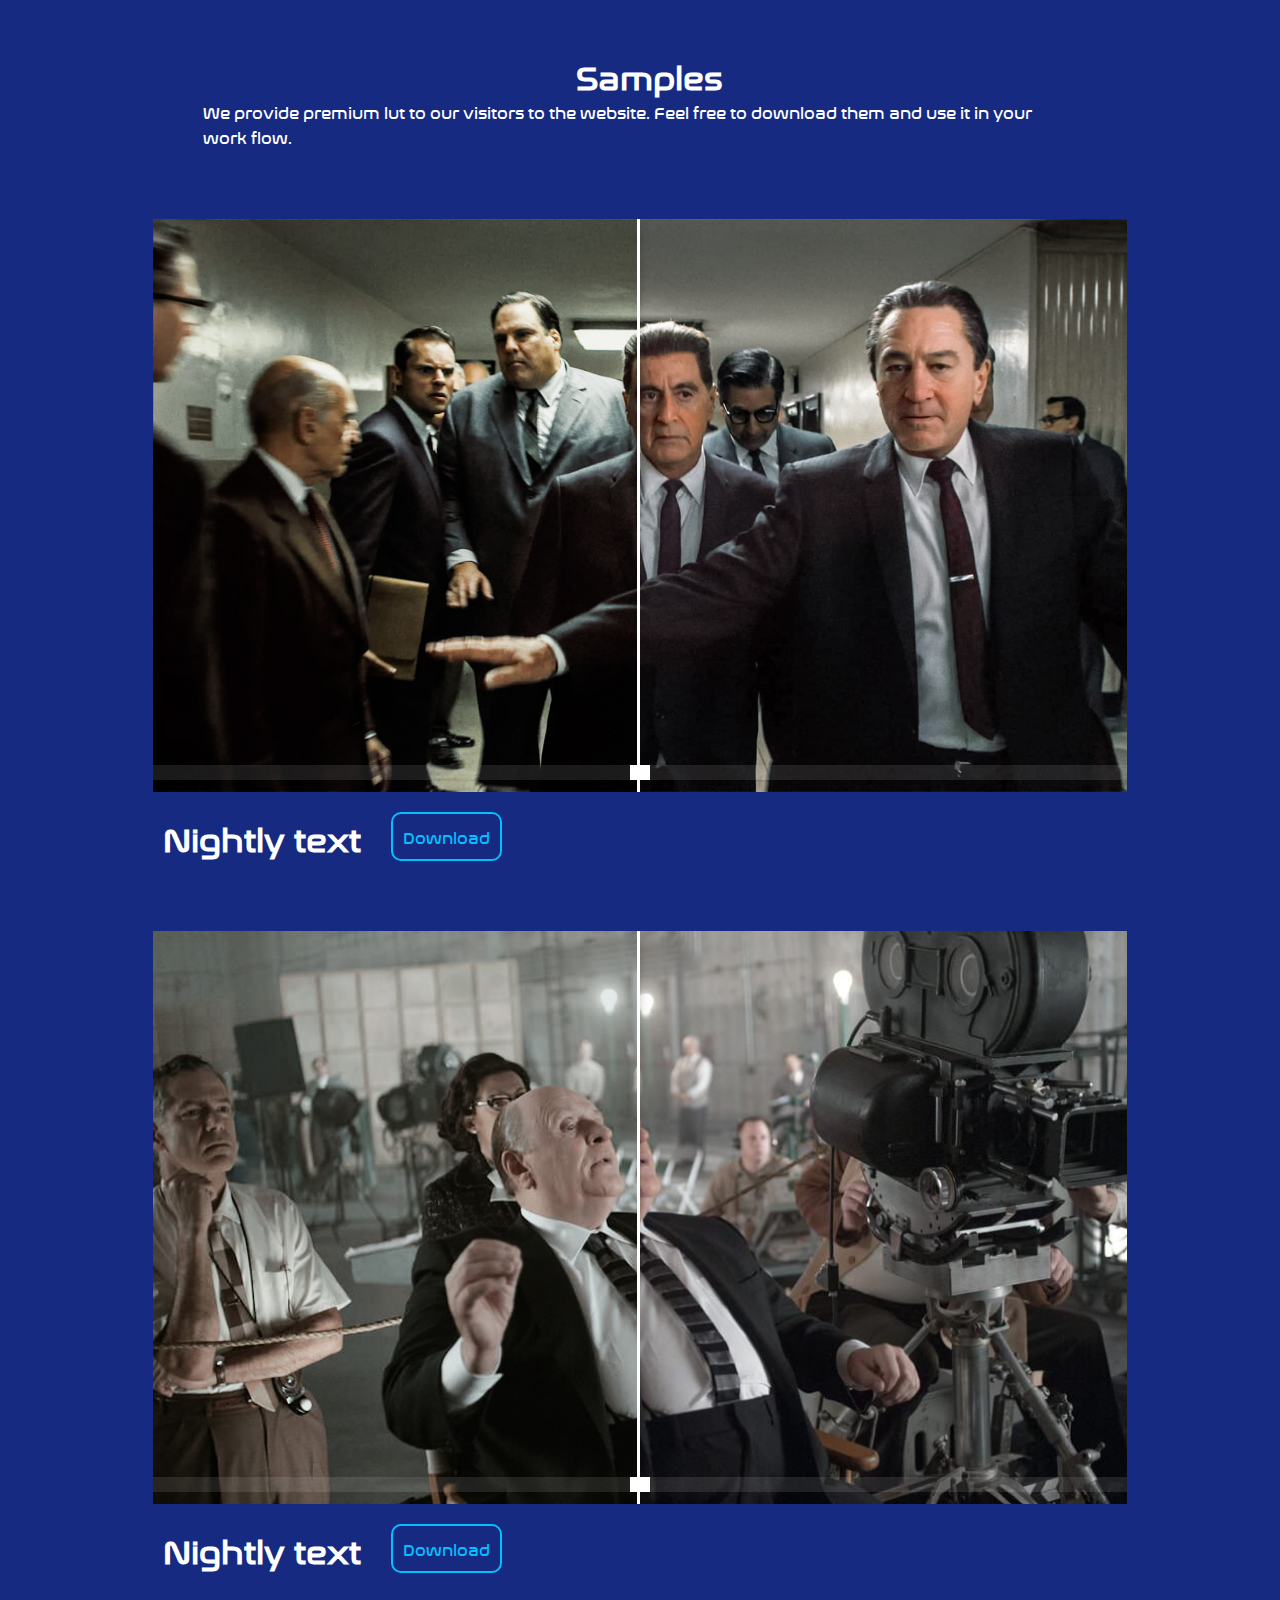
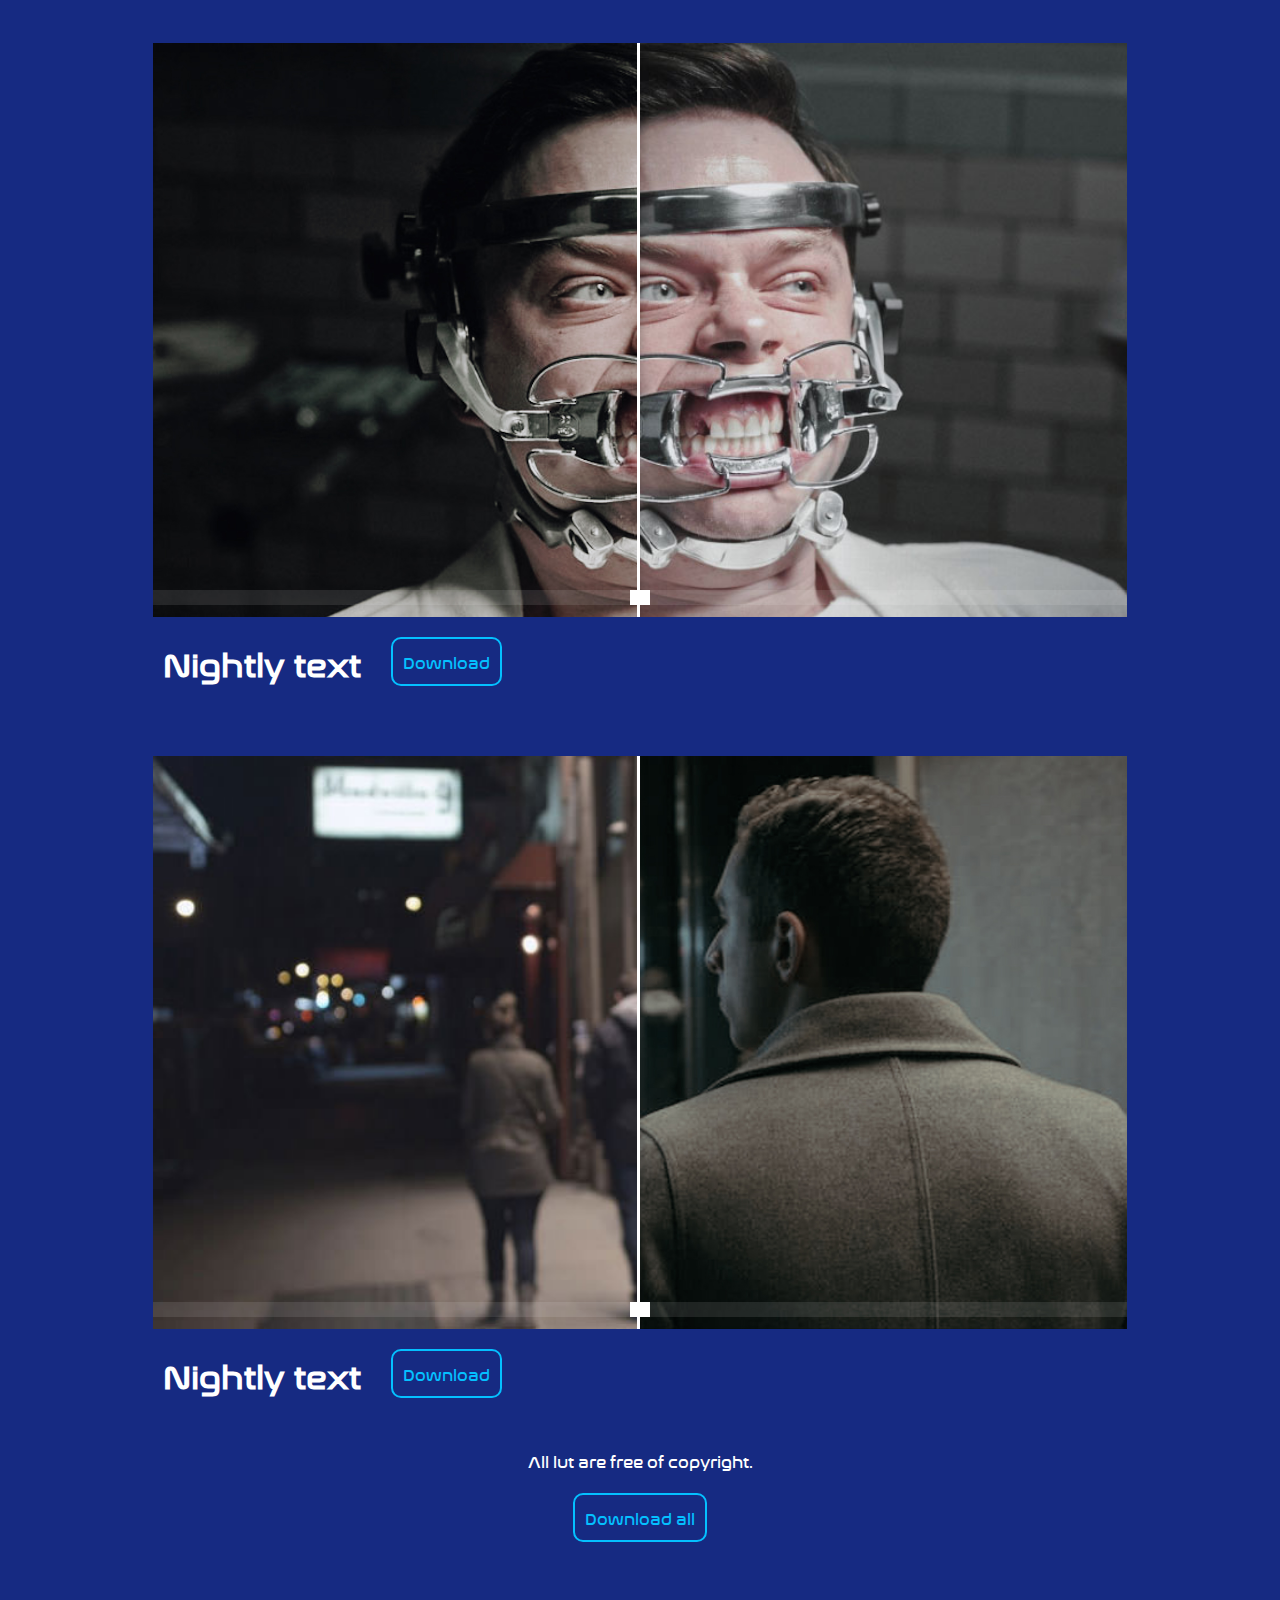
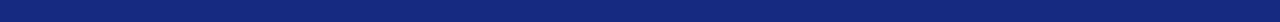
==== luts.html @ 10a0d845 "Merge pull request #19 from gambhirsharma/working-branch" ====
<!DOCTYPE html>
<html lang="en">
  <head>
    <meta charset="UTF-8" />
    <meta name="viewport" content="width=device-width, initial-scale=1.0" />
    <link rel="shortcut icon" href="/images/Logo.webp" type="image/x-icon" />
    <!-- font awesome -->
    <link rel="stylesheet" href="https://cdnjs.cloudflare.com/ajax/libs/font-awesome/6.4.2/css/all.min.css" integrity="sha512-z3gLpd7yknf1YoNbCzqRKc4qyor8gaKU1qmn+CShxbuBusANI9QpRohGBreCFkKxLhei6S9CQXFEbbKuqLg0DA==" crossorigin="anonymous" referrerpolicy="no-referrer" />
    <!-- end -->
    <title>Free Lut | TP</title>
    <style>
      @font-face {
        font-family: "nasalizationregular";
        src: url("/public/assets/webfontkit-20230816-191359/nasalization-rg-webfont.woff2")
            format("woff2"),
          url("/public/assets/webfontkit-20230816-191359/nasalization-rg-webfont.woff")
            format("woff");
        font-weight: normal;
        font-style: normal;
      }

      html {
        --zoom: 120;
        /* declaring variable here */
        --black: #000;
        --white: #fff;
        --red: #d34747;
        --green: #1c6f1c;
        --blue: #2a2aaa;
        --yellow: yellow;
        --grey: grey;
        --violet: violet;
        --purple: purple;
        --pink: pink;
        --bg: #202020;
        --primary: #04c0ff;
        --blk-bg: #0e0d0d;
      }
      :root {
        --unit: 1vmin;
        --available-screen-min: 665;
        --px: calc(var(--zoom) * (var(--unit) / var(--available-screen-min)));
      }

      /* custom scroll bar */
      ::-webkit-scrollbar {
        width: 10px;
      }
      ::-webkit-scrollbar-track {
        all: unset;
        background: var(--blk-bg);
      }
      ::-webkit-scrollbar-thumb {
        background: var(--primary);
      }

      ::-webkit-scrollbar-thumb:hover {
        background: #555;
      }

      * {
        margin: 0;
        padding: 0;
        box-sizing: border-box;
        text-decoration: none;

        font-family: "nasalizationregular", arial, sans-serif;
        font-size: 16px;
      }
      *::after,
      *::before {
        content: "";
        display: block;
        position: relative;
      }
      head::before,
      head::after,
      body::before,
      body::after,
      html::before,
      html::after {
        content: "";
        position: absolute;
        background-repeat: no-repeat;

        /* to make the animation smoother in chrome */
        filter: blur(0);
      }
      body {
        all: unset;
        min-height: 100vh;
        display: flex;
        align-items: center;
        justify-content: center;
        flex-direction: column;
        padding-bottom: 60px;
        padding-top: 30px;
        color: #fff;

/* background  */
background:#162a82 ;
    background-image: radial-gradient( circle at 75% 60%, #1d36a8 0px, #162a82 0px, transparent 20% ), radial-gradient( circle at 25% 40%, #1d36a8 0px, #162a82 0px, transparent 20% );
/* background */

      }
      div.comparison {
        width: calc(600 * var(--px));
        aspect-ratio: 1.7;
        min-width: 300px;
        min-height: 100px;
        overflow: hidden;
        margin-top: 50px;
      }
      div.comparison figure {
        background-size: cover;
        position: relative;
        font-size: 0;
        width: 100%;
        height: 100%;
        margin: 0;
        
      }
      div.comparison figure > img {
        position: relative;
        width: 100%;
      }
      div.comparison figure div {
        background-size: cover;
        position: absolute;
        background-repeat: no-repeat;
        width: 50%;
        box-shadow: 0 5px 10px -2px rgba(0, 0, 0, 0.3);
        overflow: hidden;
        bottom: 0;
        height: 100%;
        border-right: solid #fff;
      }

      input[type="range"] {
        -webkit-appearance: none;
        -moz-appearance: none;
        position: relative;
        top: -2rem;
        left: -1%;
        background-color: rgba(255, 255, 255, 0.1);
        width: 102%;
      }
      input[type="range"]:focus {
        outline: none;
      }
      input[type="range"]:active {
        outline: none;
      }

      input[type="range"]::-moz-range-track {
        -moz-appearance: none;
        height: 15px;
        width: 98%;
        background-color: rgba(255, 255, 255, 0.1);
        position: relative;
        outline: none;
      }
      input[type="range"]::active {
        border: none;
        outline: none;
      }
      input[type="range"]::-webkit-slider-thumb {
        -webkit-appearance: none;
        width: 20px;
        height: 15px;
        background: #fff;
        border-radius: 0;
      }
      input[type="range"]::-moz-range-thumb {
        -moz-appearance: none;
        width: 20px;
        height: 15px;
        background: #fff;
        border-radius: 0;
      }
      input[type="range"]:focus::-webkit-slider-thumb {
        background: rgba(255, 255, 255, 0.5);
      }
      input[type="range"]:focus::-moz-range-thumb {
        background: rgba(255, 255, 255, 0.5);
      }

      .lut-desc {
        display: flex;
        width: calc(600 * var(--px));
        padding: 20px 10px;
      }
      .lut-desc h1 {
        color: #fff;
        font-size: 2rem;
      }
      button {
        all: unset;
        padding: 10px;
        border: 2px solid var(--primary);
        border-radius: 10px;
        color: var(--primary);
        margin-left: 30px;
      }
      button:hover {
        cursor: pointer;
        background-color: var(--primary);
        color: #fff;
      }

      nav{
        width: calc(600 * var(--px));
        padding: 20px 10px;
      }
      nav h1 , nav i{
        display: flex;
        align-items: center;
        justify-content: center;
        font-size: 2rem;
        margin:0 10px;
      }
      nav p{
        display: flex;
        padding: 0px 40px;
      }
footer{
  margin-top: 30px;
  display: flex;
  align-items: center;
  justify-content: center;
  flex-direction: column;
}
      footer button {
        margin: 20px 0px;
      }

      /* adding all the images */
      figure.first {
        background-image: url(images/lut/PIC_1_B.jpg);
      }
      figure.first div {
        background-image: url(images/lut/PIC_1_A.jpg);
      }

      figure.second {
        background-image: url(images/lut/PIC_2_B.jpg);
      }
      figure.second div {
        background-image: url(images/lut/PIC_2_A.jpg);
      }

      figure.third {
        background-image: url(images/lut/PIC_3_B.jpg);
      }
      figure.third div {
        background-image: url(images/lut/PIC_3_A.jpg);
      }

      figure.fourth {
        background-image: url(images/lut/PIC_4_B.jpg);
      }
      figure.fourth div {
        background-image: url(images/lut/PIC_4_A.jpg);
      }
    </style>
  </head>
  <body>
    <nav>
      <h1>
        <i class="fa-solid fa-eye-dropper"></i>
        Samples
      </h1>
      <p>We provide premium lut to our visitors to the website. Feel free to download them and use it in your work flow.</p>
    </nav>
    <!-- first image -->
    <div class="comparison">
      <figure class="first">
        <div class="divisor"></div>
      </figure>
      <input
        type="range"
        min="0"
        max="100"
        value="50"
        class="slider"
        oninput="moveDivisor()"
      />
    </div>
    <span class="lut-desc">
      <h1>Nightly text</h1>
      <button>Download</button>
    </span>
    <!-- second image -->
    <div class="comparison">
      <figure class="second">
        <div class="divisor"></div>
      </figure>
      <input
        type="range"
        min="0"
        max="100"
        value="50"
        class="slider"
        oninput="moveDivisor()"
      />
    </div>
    <span class="lut-desc">
      <h1>Nightly text</h1>
      <button>Download</button>
    </span>
    <!-- third image -->
    <div class="comparison">
      <figure class="third">
        <div class="divisor"></div>
      </figure>
      <input
        type="range"
        min="0"
        max="100"
        value="50"
        class="slider"
        oninput="moveDivisor()"
      />
    </div>
    <span class="lut-desc">
      <h1>Nightly text</h1>
      <button>Download</button>
    </span>
    <!-- fourth image -->
    <div class="comparison">
      <figure class="fourth">
        <div class="divisor"></div>
      </figure>
      <input
        type="range"
        min="0"
        max="100"
        value="50"
        class="slider"
        oninput="moveDivisor()"
      />
    </div>
    <span class="lut-desc">
      <h1>Nightly text</h1>
      <button>Download</button>
    </span>
    <footer>
      <p>All lut are free of copyright.</p>
      <button>Download all</button>
    </footer>
    <!-- script start here -->
    <script>
      // var divisor = document.getElementById("divisor"),
      //   slider = document.getElementById("slider");
      // function moveDivisor() {
      //   divisor.style.width = slider.value + "%";
      // }

      // var divisor = document.querySelectorAll(".divisor"),
      //   slider = document.querySelectorAll(".slider");
      //   console.log(slider)
      // function moveDivisor() {
      //   [...divisor].style.width = [...slider].value + "%";
      // }

      var divisors = document.querySelectorAll(".divisor");
      var sliders = document.querySelectorAll(".slider");

      function moveDivisor() {
        for (var i = 0; i < divisors.length; i++) {
          divisors[i].style.width = sliders[i].value + "%";
        }
      }

      // Attach an event listener to each slider to trigger the moveDivisor function when the value changes
      for (var i = 0; i < sliders.length; i++) {
        sliders[i].addEventListener("input", moveDivisor);
      }
    </script>
  </body>
</html>
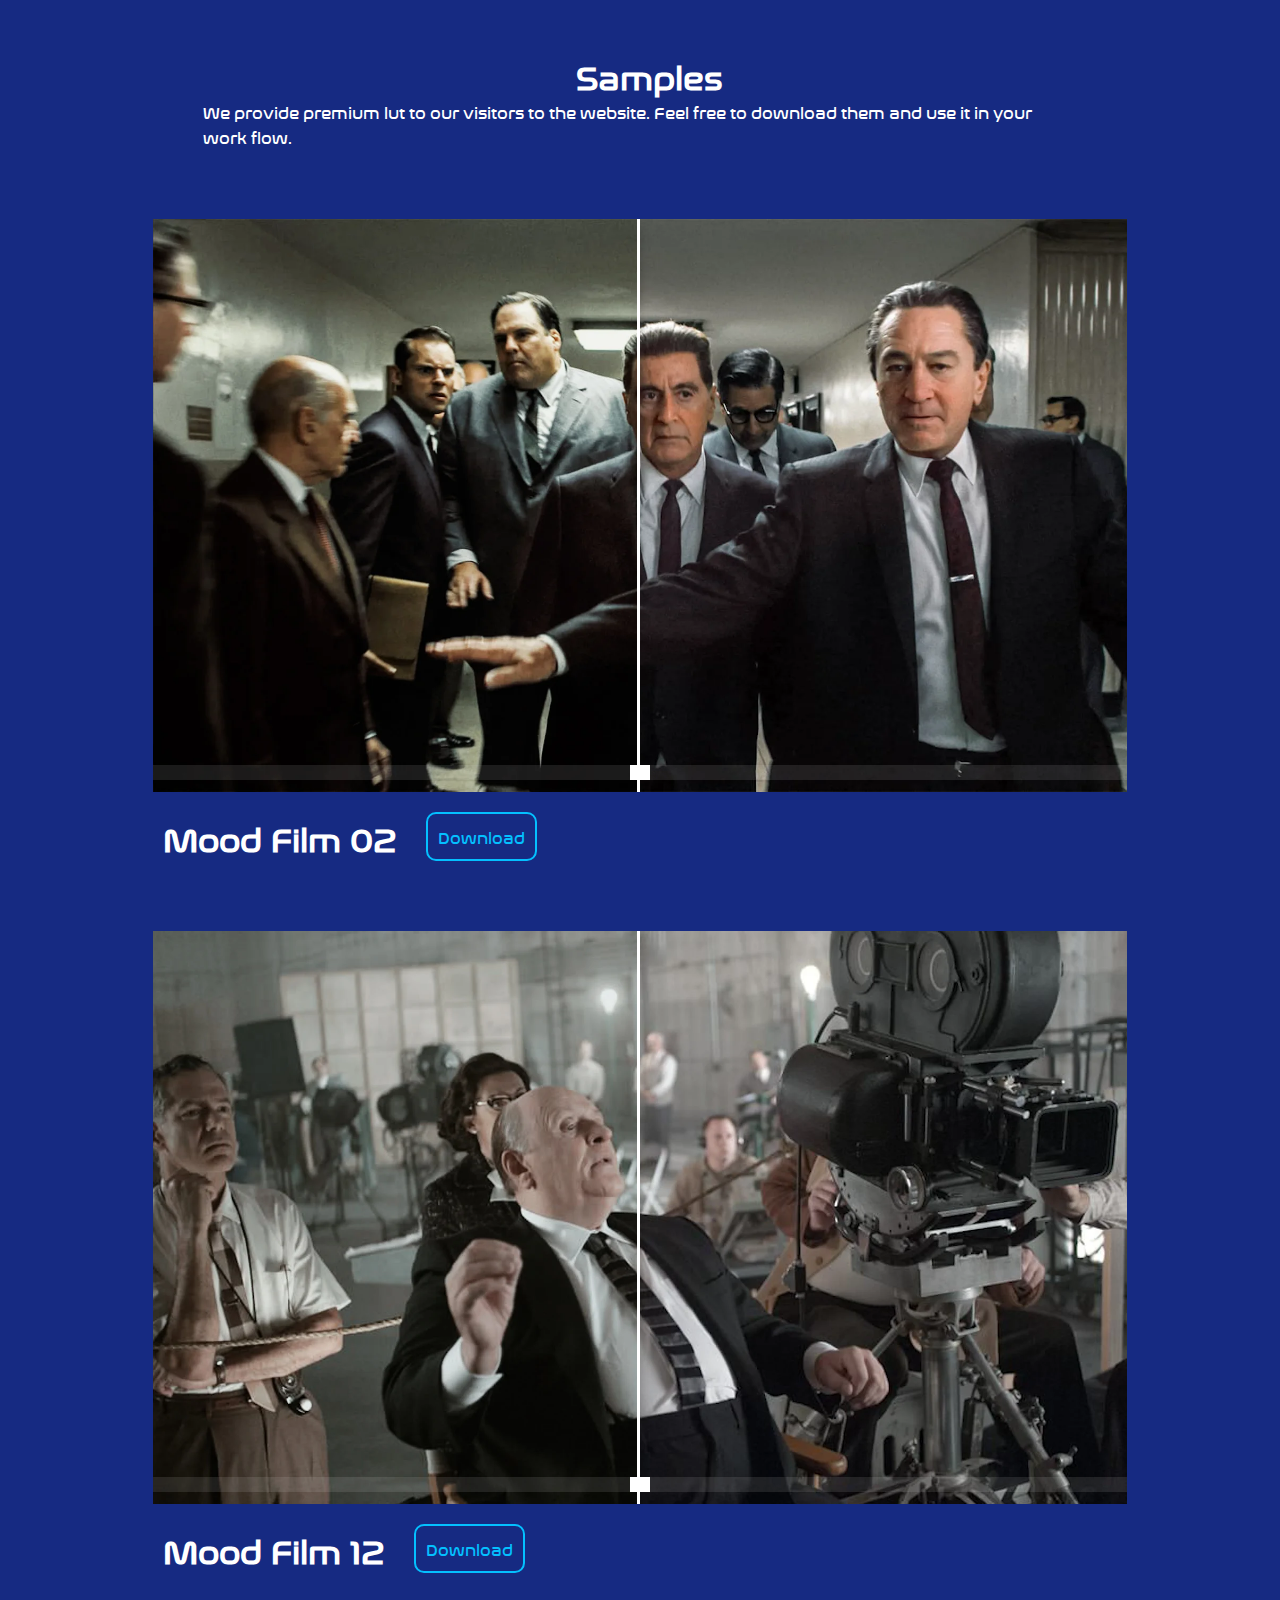
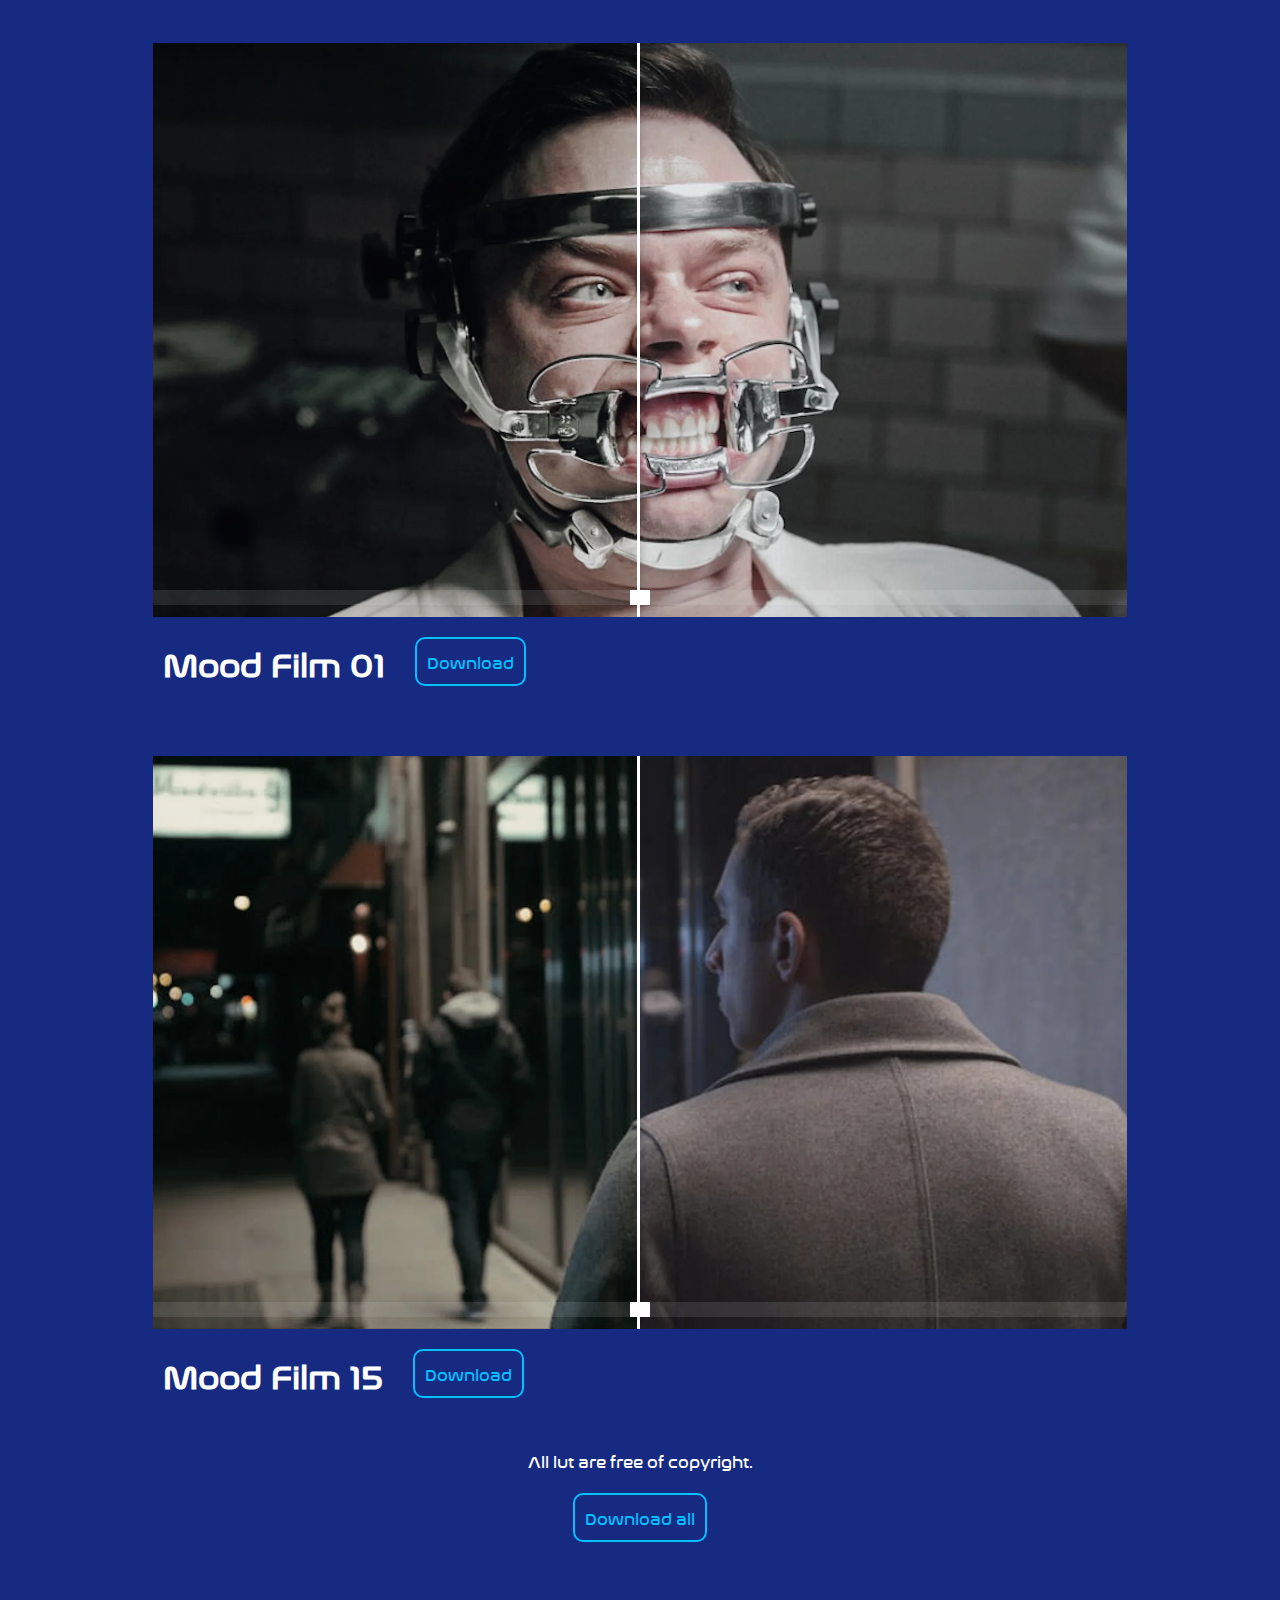
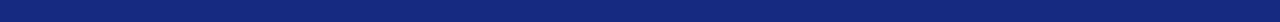
==== commit 65ea3cf1: "Merge pull request #20 from gambhirsharma/working-branch" ====
--- a/luts.html
+++ b/luts.html
@@ -5,7 +5,13 @@
     <meta name="viewport" content="width=device-width, initial-scale=1.0" />
     <link rel="shortcut icon" href="/images/Logo.webp" type="image/x-icon" />
     <!-- font awesome -->
-    <link rel="stylesheet" href="https://cdnjs.cloudflare.com/ajax/libs/font-awesome/6.4.2/css/all.min.css" integrity="sha512-z3gLpd7yknf1YoNbCzqRKc4qyor8gaKU1qmn+CShxbuBusANI9QpRohGBreCFkKxLhei6S9CQXFEbbKuqLg0DA==" crossorigin="anonymous" referrerpolicy="no-referrer" />
+    <link
+      rel="stylesheet"
+      href="https://cdnjs.cloudflare.com/ajax/libs/font-awesome/6.4.2/css/all.min.css"
+      integrity="sha512-z3gLpd7yknf1YoNbCzqRKc4qyor8gaKU1qmn+CShxbuBusANI9QpRohGBreCFkKxLhei6S9CQXFEbbKuqLg0DA=="
+      crossorigin="anonymous"
+      referrerpolicy="no-referrer"
+    />
     <!-- end -->
     <title>Free Lut | TP</title>
     <style>
@@ -97,11 +103,21 @@
         padding-top: 30px;
         color: #fff;
 
-/* background  */
-background:#162a82 ;
-    background-image: radial-gradient( circle at 75% 60%, #1d36a8 0px, #162a82 0px, transparent 20% ), radial-gradient( circle at 25% 40%, #1d36a8 0px, #162a82 0px, transparent 20% );
-/* background */
-
+        /* background  */
+        background: #162a82;
+        background-image: radial-gradient(
+            circle at 75% 60%,
+            #1d36a8 0px,
+            #162a82 0px,
+            transparent 20%
+          ),
+          radial-gradient(
+            circle at 25% 40%,
+            #1d36a8 0px,
+            #162a82 0px,
+            transparent 20%
+          );
+        /* background */
       }
       div.comparison {
         width: calc(600 * var(--px));
@@ -118,7 +134,6 @@
         width: 100%;
         height: 100%;
         margin: 0;
-        
       }
       div.comparison figure > img {
         position: relative;
@@ -189,6 +204,8 @@
         display: flex;
         width: calc(600 * var(--px));
         padding: 20px 10px;
+        align-items: center;
+        justify-content: start;
       }
       .lut-desc h1 {
         color: #fff;
@@ -208,59 +225,60 @@
         color: #fff;
       }
 
-      nav{
+      nav {
         width: calc(600 * var(--px));
         padding: 20px 10px;
       }
-      nav h1 , nav i{
+      nav h1,
+      nav i {
         display: flex;
         align-items: center;
         justify-content: center;
         font-size: 2rem;
-        margin:0 10px;
-      }
-      nav p{
+        margin: 0 10px;
+      }
+      nav p {
         display: flex;
         padding: 0px 40px;
       }
-footer{
-  margin-top: 30px;
-  display: flex;
-  align-items: center;
-  justify-content: center;
-  flex-direction: column;
-}
+      footer {
+        margin-top: 30px;
+        display: flex;
+        align-items: center;
+        justify-content: center;
+        flex-direction: column;
+      }
       footer button {
         margin: 20px 0px;
       }
 
       /* adding all the images */
       figure.first {
-        background-image: url(images/lut/PIC_1_B.jpg);
+        background-image: url(images/lut/PIC_1_B.webp);
       }
       figure.first div {
-        background-image: url(images/lut/PIC_1_A.jpg);
+        background-image: url(images/lut/PIC_1_A.webp);
       }
 
       figure.second {
-        background-image: url(images/lut/PIC_2_B.jpg);
+        background-image: url(images/lut/PIC_2_B.webp);
       }
       figure.second div {
-        background-image: url(images/lut/PIC_2_A.jpg);
+        background-image: url(images/lut/PIC_2_A.webp);
       }
 
       figure.third {
-        background-image: url(images/lut/PIC_3_B.jpg);
+        background-image: url(images/lut/PIC_3_B.webp);
       }
       figure.third div {
-        background-image: url(images/lut/PIC_3_A.jpg);
+        background-image: url(images/lut/PIC_3_A.webp);
       }
 
       figure.fourth {
-        background-image: url(images/lut/PIC_4_B.jpg);
+        background-image: url(images/lut/PIC_4_B.webp);
       }
       figure.fourth div {
-        background-image: url(images/lut/PIC_4_A.jpg);
+        background-image: url(images/lut/PIC_4_A.webp);
       }
     </style>
   </head>
@@ -270,9 +288,13 @@
         <i class="fa-solid fa-eye-dropper"></i>
         Samples
       </h1>
-      <p>We provide premium lut to our visitors to the website. Feel free to download them and use it in your work flow.</p>
+      <p>
+        We provide premium lut to our visitors to the website. Feel free to
+        download them and use it in your work flow.
+      </p>
     </nav>
     <!-- first image -->
+
     <div class="comparison">
       <figure class="first">
         <div class="divisor"></div>
@@ -287,10 +309,14 @@
       />
     </div>
     <span class="lut-desc">
-      <h1>Nightly text</h1>
-      <button>Download</button>
+      <h1>Mood Film 02</h1>
+      <a href="/assets/Mood-Film-02.cube" download="moodFilm02">
+        <button>Download</button>
+      </a>
     </span>
+
     <!-- second image -->
+
     <div class="comparison">
       <figure class="second">
         <div class="divisor"></div>
@@ -305,10 +331,14 @@
       />
     </div>
     <span class="lut-desc">
-      <h1>Nightly text</h1>
-      <button>Download</button>
+      <h1>Mood Film 12</h1>
+      <a href="/assets/Mood-Film-12.cube" download="moodFilm12">
+        <button>Download</button>
+      </a>
     </span>
+
     <!-- third image -->
+
     <div class="comparison">
       <figure class="third">
         <div class="divisor"></div>
@@ -323,10 +353,14 @@
       />
     </div>
     <span class="lut-desc">
-      <h1>Nightly text</h1>
-      <button>Download</button>
+      <h1>Mood Film 01</h1>
+      <a href="/assets/Mood-Film-01.cube" download="moodFilm01">
+        <button>Download</button>
+      </a>
     </span>
+
     <!-- fourth image -->
+
     <div class="comparison">
       <figure class="fourth">
         <div class="divisor"></div>
@@ -341,13 +375,19 @@
       />
     </div>
     <span class="lut-desc">
-      <h1>Nightly text</h1>
-      <button>Download</button>
+      <h1>Mood Film 15</h1>
+      <a href="/assets/Mood-Film-15.cube" download="moodFilm15">
+        <button>Download</button>
+      </a>
     </span>
+    <!-- footer sec -->
     <footer>
       <p>All lut are free of copyright.</p>
-      <button>Download all</button>
+      <a href="/assets/moodyLuts.zip" download="moodyLut">
+        <button>Download all</button>
+      </a>
     </footer>
+
     <!-- script start here -->
     <script>
       // var divisor = document.getElementById("divisor"),
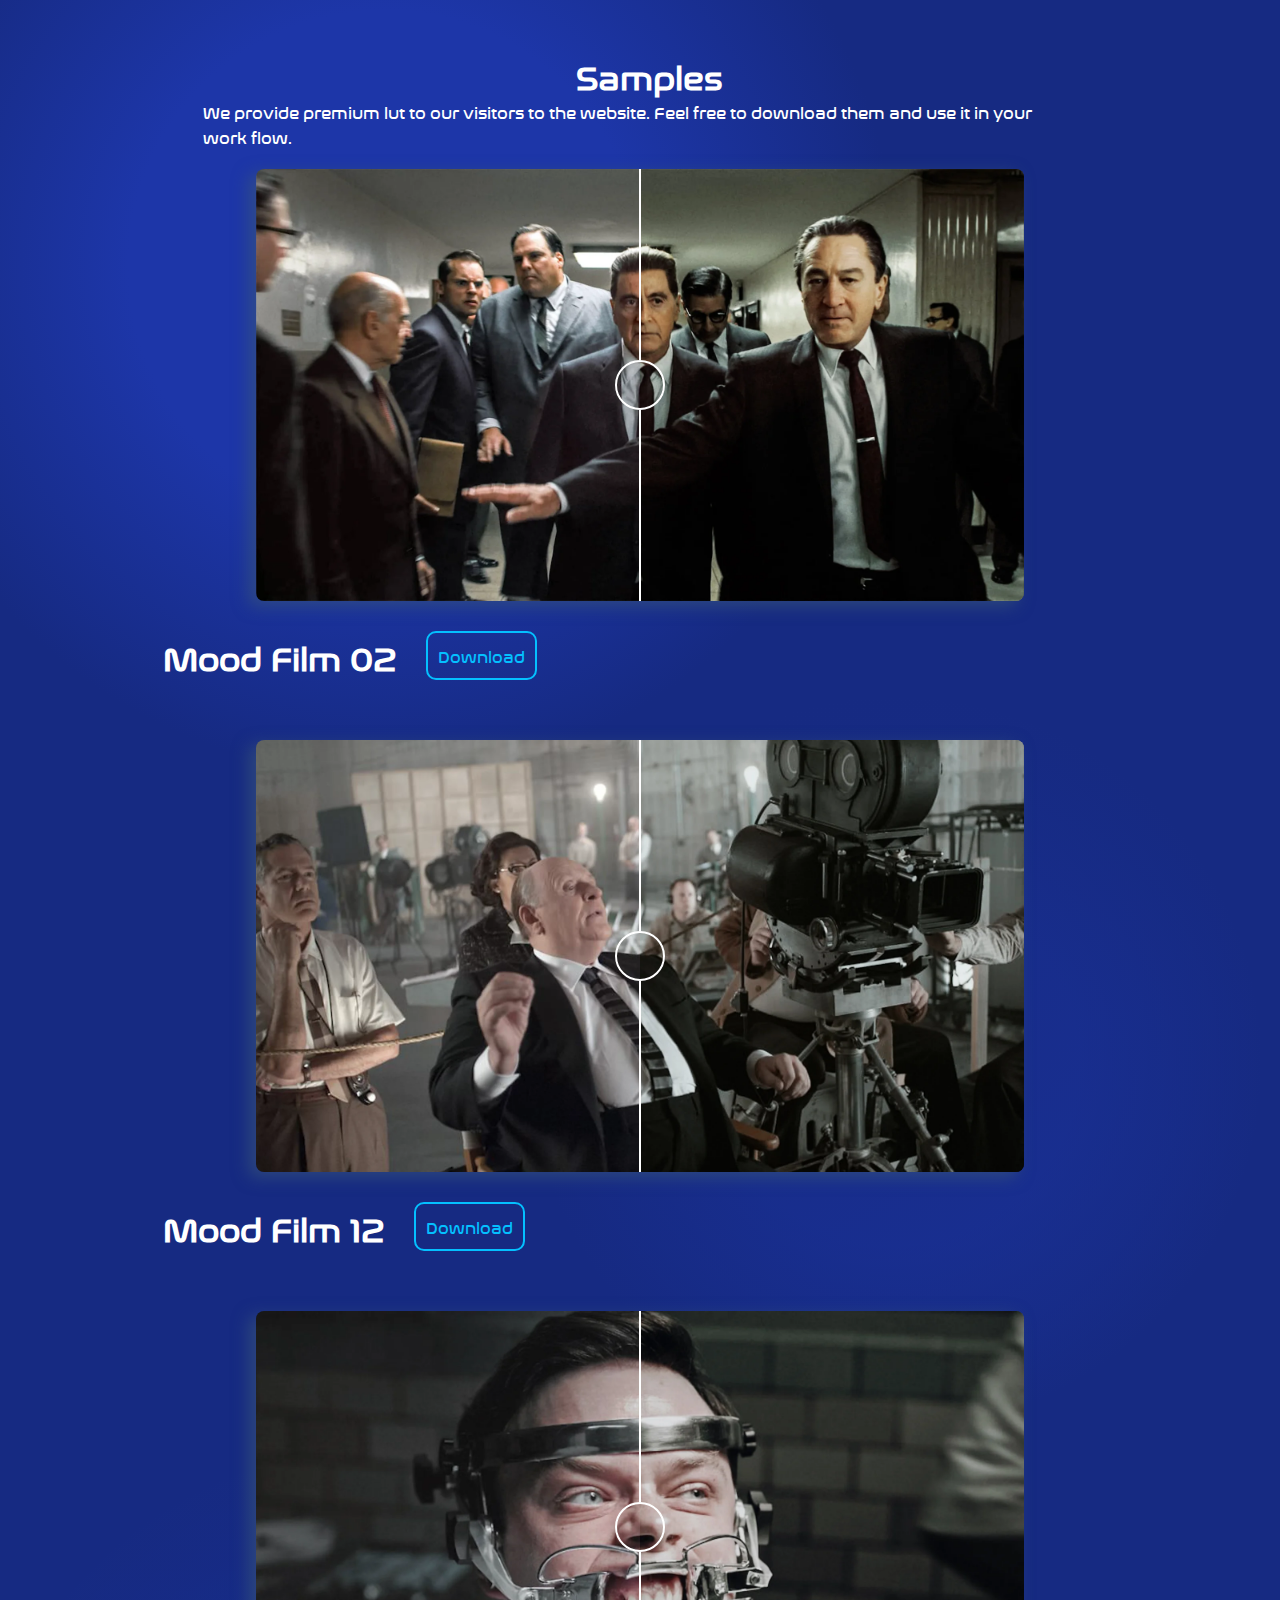
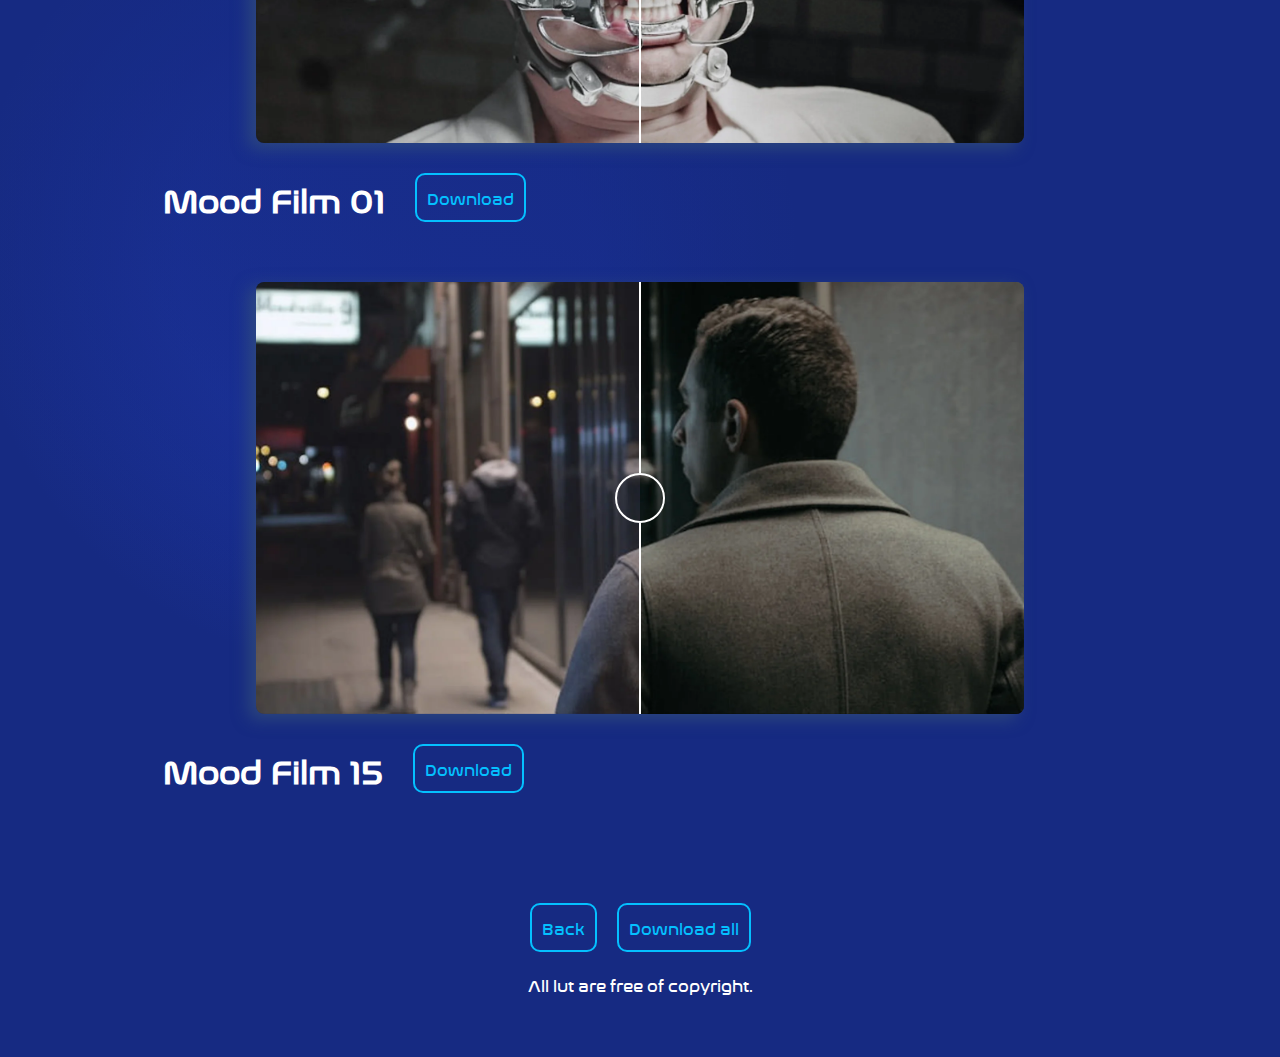
==== commit 5d2e449a: "add:hover lut preview" ====
--- a/luts.html
+++ b/luts.html
@@ -46,6 +46,9 @@
         --unit: 1vmin;
         --available-screen-min: 665;
         --px: calc(var(--zoom) * (var(--unit) / var(--available-screen-min)));
+
+        --image-comparison-slider-width: min(80vw, 768px);
+        --image-comparison-slider-handle-width: 50px;
       }
 
       /* custom scroll bar */
@@ -106,99 +109,119 @@
         /* background  */
         background: #162a82;
         background-image: radial-gradient(
-            circle at 75% 60%,
-            #1d36a8 0px,
-            #162a82 0px,
-            transparent 20%
+            circle at 30% 10%,
+            #1d36a8 10%,
+            #162a82 20%,
+            transparent 90%
           ),
           radial-gradient(
-            circle at 25% 40%,
-            #1d36a8 0px,
-            #162a82 0px,
-            transparent 20%
+            circle at 70% 40%,
+            #1d36a8 10%,
+            #162a82 20%,
+            transparent 90%
+          ),
+          radial-gradient(
+            circle at 30% 70%,
+            #1d36a8 10%,
+            #162a82 20%,
+            transparent 90%
           );
         /* background */
       }
-      div.comparison {
-        width: calc(600 * var(--px));
-        aspect-ratio: 1.7;
-        min-width: 300px;
-        min-height: 100px;
+      /* image compare */
+      .image-comparison-slider {
+        position: relative;
+        width: var(--image-comparison-slider-width);
         overflow: hidden;
-        margin-top: 50px;
-      }
-      div.comparison figure {
-        background-size: cover;
-        position: relative;
-        font-size: 0;
-        width: 100%;
+        border-radius: 0.5rem;
+        box-shadow: -7px 5px 16px 1px rgba(56, 86, 122, 0.6);
+        cursor: col-resize;
+        margin-bottom: 10px;
+      }
+      .image-comparison-slider img {
+        display: block;
+        width: var(--image-comparison-slider-width);
+        height: auto;
+        max-height: 80vh;
+        object-fit: cover;
+        pointer-events: none;
+        user-select: none;
+      }
+      .image-comparison-slider .img-wrapper {
+        position: absolute;
+        top: 0;
+        right: 0;
+        width: 50%;
         height: 100%;
-        margin: 0;
-      }
-      div.comparison figure > img {
-        position: relative;
-        width: 100%;
-      }
-      div.comparison figure div {
-        background-size: cover;
+        overflow: hidden;
+        z-index: 1;
+        transform: translateZ(
+          0
+        ); /* This is in order to fix a Firefox bug, related to the 3D tilt effect */
+        /* transition: 0.25s cubic-bezier(.03,.98,.52,.99); */
+      }
+      .image-comparison-slider .img-wrapper img {
         position: absolute;
-        background-repeat: no-repeat;
-        width: 50%;
-        box-shadow: 0 5px 10px -2px rgba(0, 0, 0, 0.3);
-        overflow: hidden;
-        bottom: 0;
+        top: 0;
+        right: 0;
         height: 100%;
-        border-right: solid #fff;
-      }
-
-      input[type="range"] {
-        -webkit-appearance: none;
-        -moz-appearance: none;
-        position: relative;
-        top: -2rem;
-        left: -1%;
-        background-color: rgba(255, 255, 255, 0.1);
-        width: 102%;
-      }
-      input[type="range"]:focus {
-        outline: none;
-      }
-      input[type="range"]:active {
-        outline: none;
-      }
-
-      input[type="range"]::-moz-range-track {
-        -moz-appearance: none;
-        height: 15px;
-        width: 98%;
-        background-color: rgba(255, 255, 255, 0.1);
-        position: relative;
-        outline: none;
-      }
-      input[type="range"]::active {
-        border: none;
-        outline: none;
-      }
-      input[type="range"]::-webkit-slider-thumb {
-        -webkit-appearance: none;
-        width: 20px;
-        height: 15px;
-        background: #fff;
-        border-radius: 0;
-      }
-      input[type="range"]::-moz-range-thumb {
-        -moz-appearance: none;
-        width: 20px;
-        height: 15px;
-        background: #fff;
-        border-radius: 0;
-      }
-      input[type="range"]:focus::-webkit-slider-thumb {
-        background: rgba(255, 255, 255, 0.5);
-      }
-      input[type="range"]:focus::-moz-range-thumb {
-        background: rgba(255, 255, 255, 0.5);
-      }
+      }
+      .image-comparison-slider .label {
+        position: absolute;
+        top: 1rem;
+        z-index: 3;
+        color: #fff;
+        background-color: rgba(0, 0, 0, 0.33);
+        border-radius: 0.25rem;
+        padding: 0.5rem 0.75rem;
+        font-size: 0.85rem;
+        text-align: center;
+        letter-spacing: 1px;
+        user-select: none;
+        opacity: 0;
+        transition: 0.25s cubic-bezier(0.68, 0.26, 0.58, 1.22);
+      }
+      .image-comparison-slider:hover .label {
+        opacity: 1;
+      }
+      .image-comparison-slider .label.label-before {
+        left: 1rem;
+      }
+      .image-comparison-slider .label.label-after {
+        right: 1rem;
+        background-color: #f95540;
+      }
+      .image-comparison-slider .handle {
+        position: absolute;
+        top: 0;
+        left: calc(50% - var(--image-comparison-slider-handle-width) / 2);
+        width: var(--image-comparison-slider-handle-width);
+        height: 100%;
+        display: flex;
+        flex-direction: column;
+        justify-content: center;
+        align-items: center;
+        user-select: none;
+        z-index: 2;
+        /* transition: 0.25s cubic-bezier(.03,.98,.52,.99); */
+      }
+      .image-comparison-slider .handle-line {
+        width: 2px;
+        flex-grow: 1;
+        background-color: #fff;
+      }
+      .image-comparison-slider .handle-circle {
+        width: var(--image-comparison-slider-handle-width);
+        height: var(--image-comparison-slider-handle-width);
+        color: #fff;
+        border: 2px solid #fff;
+        border-radius: 50%;
+        display: flex;
+        align-items: center;
+        justify-content: space-evenly;
+        /* background-color: rgba(0,0,0,0.5); */
+      }
+      /* image compare end */
 
       .lut-desc {
         display: flex;
@@ -206,6 +229,7 @@
         padding: 20px 10px;
         align-items: center;
         justify-content: start;
+        margin-bottom: 40px;
       }
       .lut-desc h1 {
         color: #fff;
@@ -250,35 +274,6 @@
       }
       footer button {
         margin: 20px 0px;
-      }
-
-      /* adding all the images */
-      figure.first {
-        background-image: url(images/lut/PIC_1_B.webp);
-      }
-      figure.first div {
-        background-image: url(images/lut/PIC_1_A.webp);
-      }
-
-      figure.second {
-        background-image: url(images/lut/PIC_2_B.webp);
-      }
-      figure.second div {
-        background-image: url(images/lut/PIC_2_A.webp);
-      }
-
-      figure.third {
-        background-image: url(images/lut/PIC_3_B.webp);
-      }
-      figure.third div {
-        background-image: url(images/lut/PIC_3_A.webp);
-      }
-
-      figure.fourth {
-        background-image: url(images/lut/PIC_4_B.webp);
-      }
-      figure.fourth div {
-        background-image: url(images/lut/PIC_4_A.webp);
       }
     </style>
   </head>
@@ -295,18 +290,27 @@
     </nav>
     <!-- first image -->
 
-    <div class="comparison">
-      <figure class="first">
-        <div class="divisor"></div>
-      </figure>
-      <input
-        type="range"
-        min="0"
-        max="100"
-        value="50"
-        class="slider"
-        oninput="moveDivisor()"
+    <div class="image-comparison-slider">
+      <img
+        src="images/lut/PIC_1_B.webp"
+        alt="before"
       />
+      <div class="img-wrapper">
+        <img
+          src="images/lut/PIC_1_A.webp"
+          alt="after"
+        />
+      </div>
+      <span class="label label-before">Before</span>
+      <span class="label label-after">After</span>
+      <div class="handle">
+        <div class="handle-line"></div>
+        <div class="handle-circle">
+          <i class="fas fa-chevron-left"></i>
+          <i class="fas fa-chevron-right"></i>
+        </div>
+        <div class="handle-line"></div>
+      </div>
     </div>
     <span class="lut-desc">
       <h1>Mood Film 02</h1>
@@ -317,18 +321,27 @@
 
     <!-- second image -->
 
-    <div class="comparison">
-      <figure class="second">
-        <div class="divisor"></div>
-      </figure>
-      <input
-        type="range"
-        min="0"
-        max="100"
-        value="50"
-        class="slider"
-        oninput="moveDivisor()"
+    <div class="image-comparison-slider">
+      <img
+        src="/images/lut/PIC_2_B.webp"
+        alt="before"
       />
+      <div class="img-wrapper">
+        <img
+          src="/images/lut/PIC_2_A.webp"
+          alt="after"
+        />
+      </div>
+      <span class="label label-before">Before</span>
+      <span class="label label-after">After</span>
+      <div class="handle">
+        <div class="handle-line"></div>
+        <div class="handle-circle">
+          <i class="fas fa-chevron-left"></i>
+          <i class="fas fa-chevron-right"></i>
+        </div>
+        <div class="handle-line"></div>
+      </div>
     </div>
     <span class="lut-desc">
       <h1>Mood Film 12</h1>
@@ -339,18 +352,27 @@
 
     <!-- third image -->
 
-    <div class="comparison">
-      <figure class="third">
-        <div class="divisor"></div>
-      </figure>
-      <input
-        type="range"
-        min="0"
-        max="100"
-        value="50"
-        class="slider"
-        oninput="moveDivisor()"
+    <div class="image-comparison-slider">
+      <img
+        src="/images/lut/PIC_3_B.webp"
+        alt="before"
       />
+      <div class="img-wrapper">
+        <img
+          src="/images/lut/PIC_3_A.webp"
+          alt="after"
+        />
+      </div>
+      <span class="label label-before">Before</span>
+      <span class="label label-after">After</span>
+      <div class="handle">
+        <div class="handle-line"></div>
+        <div class="handle-circle">
+          <i class="fas fa-chevron-left"></i>
+          <i class="fas fa-chevron-right"></i>
+        </div>
+        <div class="handle-line"></div>
+      </div>
     </div>
     <span class="lut-desc">
       <h1>Mood Film 01</h1>
@@ -360,19 +382,27 @@
     </span>
 
     <!-- fourth image -->
-
-    <div class="comparison">
-      <figure class="fourth">
-        <div class="divisor"></div>
-      </figure>
-      <input
-        type="range"
-        min="0"
-        max="100"
-        value="50"
-        class="slider"
-        oninput="moveDivisor()"
+    <div class="image-comparison-slider">
+      <img
+        src="/images/lut/PIC_4_B.webp"
+        alt="before"
       />
+      <div class="img-wrapper">
+        <img
+          src="/images/lut/PIC_4_A.webp"
+          alt="after"
+        />
+      </div>
+      <span class="label label-before">Before</span>
+      <span class="label label-after">After</span>
+      <div class="handle">
+        <div class="handle-line"></div>
+        <div class="handle-circle">
+          <i class="fas fa-chevron-left"></i>
+          <i class="fas fa-chevron-right"></i>
+        </div>
+        <div class="handle-line"></div>
+      </div>
     </div>
     <span class="lut-desc">
       <h1>Mood Film 15</h1>
@@ -382,40 +412,77 @@
     </span>
     <!-- footer sec -->
     <footer>
-      <p>All lut are free of copyright.</p>
+     
+      <div style="display: flex; justify-content: center; align-items: center;">
+      <a href="index.html">
+        <button>Back</button>
+      </a>
+      <span style="margin: 0 10px"></span>
       <a href="/assets/moodyLuts.zip" download="moodyLut">
         <button>Download all</button>
       </a>
+    </div>
+    <p>All lut are free of copyright.</p>
     </footer>
 
     <!-- script start here -->
     <script>
-      // var divisor = document.getElementById("divisor"),
-      //   slider = document.getElementById("slider");
-      // function moveDivisor() {
-      //   divisor.style.width = slider.value + "%";
-      // }
-
-      // var divisor = document.querySelectorAll(".divisor"),
-      //   slider = document.querySelectorAll(".slider");
-      //   console.log(slider)
-      // function moveDivisor() {
-      //   [...divisor].style.width = [...slider].value + "%";
-      // }
-
-      var divisors = document.querySelectorAll(".divisor");
-      var sliders = document.querySelectorAll(".slider");
-
-      function moveDivisor() {
-        for (var i = 0; i < divisors.length; i++) {
-          divisors[i].style.width = sliders[i].value + "%";
+      // Get all slider elements using querySelectorAll
+      const sliders = document.querySelectorAll(".image-comparison-slider");
+
+      sliders.forEach((slider) => {
+        const sliderImgWrapper = slider.querySelector(".img-wrapper");
+        const sliderHandle = slider.querySelector(".handle");
+        let isSliderLocked = false;
+
+        slider.addEventListener("mousemove", sliderMouseMove);
+        slider.addEventListener("touchmove", sliderMouseMove);
+
+        slider.addEventListener("mousedown", sliderMouseDown);
+        slider.addEventListener("touchstart", sliderMouseDown);
+        slider.addEventListener("mouseup", sliderMouseUp);
+        slider.addEventListener("touchend", sliderMouseUp);
+        slider.addEventListener("mouseleave", sliderMouseLeave);
+
+        function sliderMouseMove(event) {
+          if (isSliderLocked) return;
+
+          const sliderLeftX = slider.offsetLeft;
+          const sliderWidth = slider.clientWidth;
+          const sliderHandleWidth = sliderHandle.clientWidth;
+
+          let mouseX;
+          if (event.touches) {
+            mouseX = event.touches[0].clientX - sliderLeftX;
+          } else {
+            mouseX = event.clientX - sliderLeftX;
+          }
+
+          mouseX = Math.max(0, Math.min(mouseX, sliderWidth));
+
+          sliderImgWrapper.style.width = `${(
+            (1 - mouseX / sliderWidth) *
+            100
+          ).toFixed(4)}%`;
+          sliderHandle.style.left = `calc(${(
+            (mouseX / sliderWidth) *
+            100
+          ).toFixed(4)}% - ${sliderHandleWidth / 2}px)`;
         }
-      }
-
-      // Attach an event listener to each slider to trigger the moveDivisor function when the value changes
-      for (var i = 0; i < sliders.length; i++) {
-        sliders[i].addEventListener("input", moveDivisor);
-      }
+
+        function sliderMouseDown(event) {
+          if (isSliderLocked) isSliderLocked = false;
+          sliderMouseMove(event);
+        }
+
+        function sliderMouseUp() {
+          if (!isSliderLocked) isSliderLocked = true;
+        }
+
+        function sliderMouseLeave() {
+          if (isSliderLocked) isSliderLocked = false;
+        }
+      });
     </script>
   </body>
 </html>
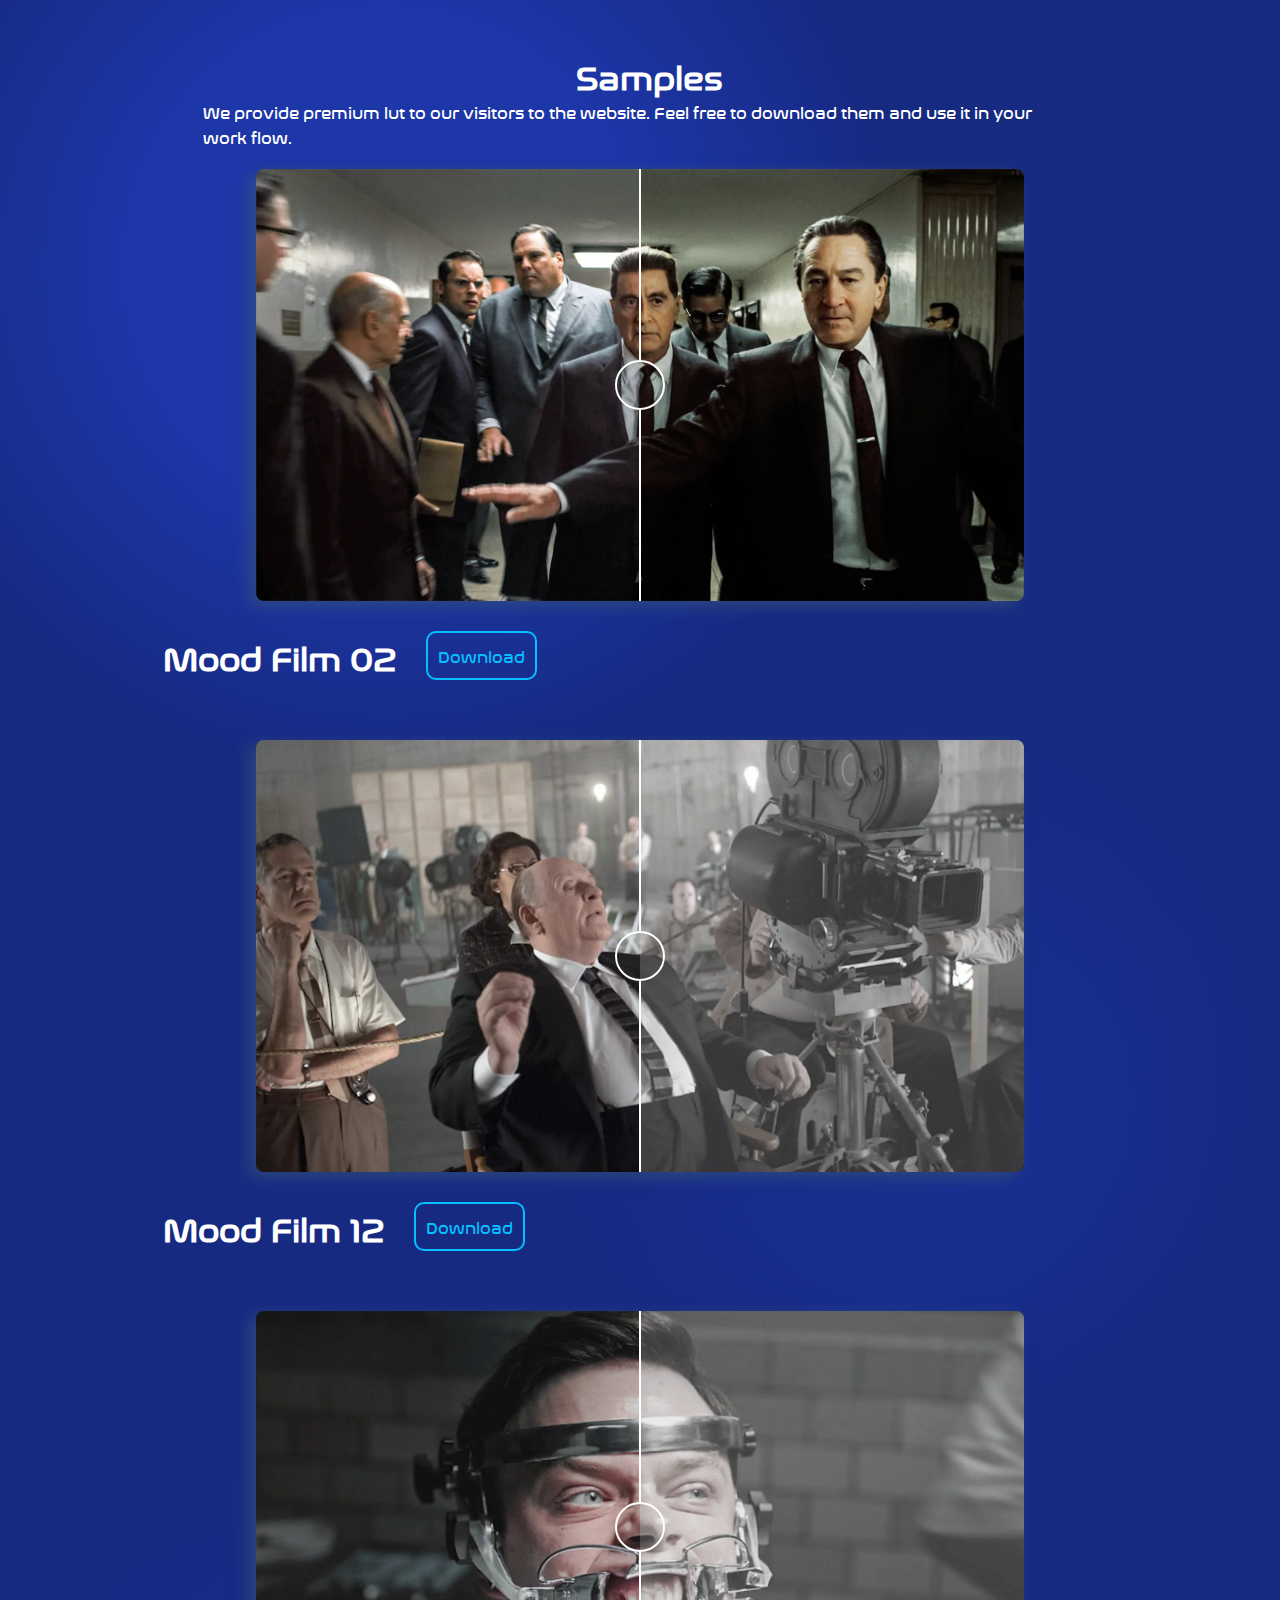
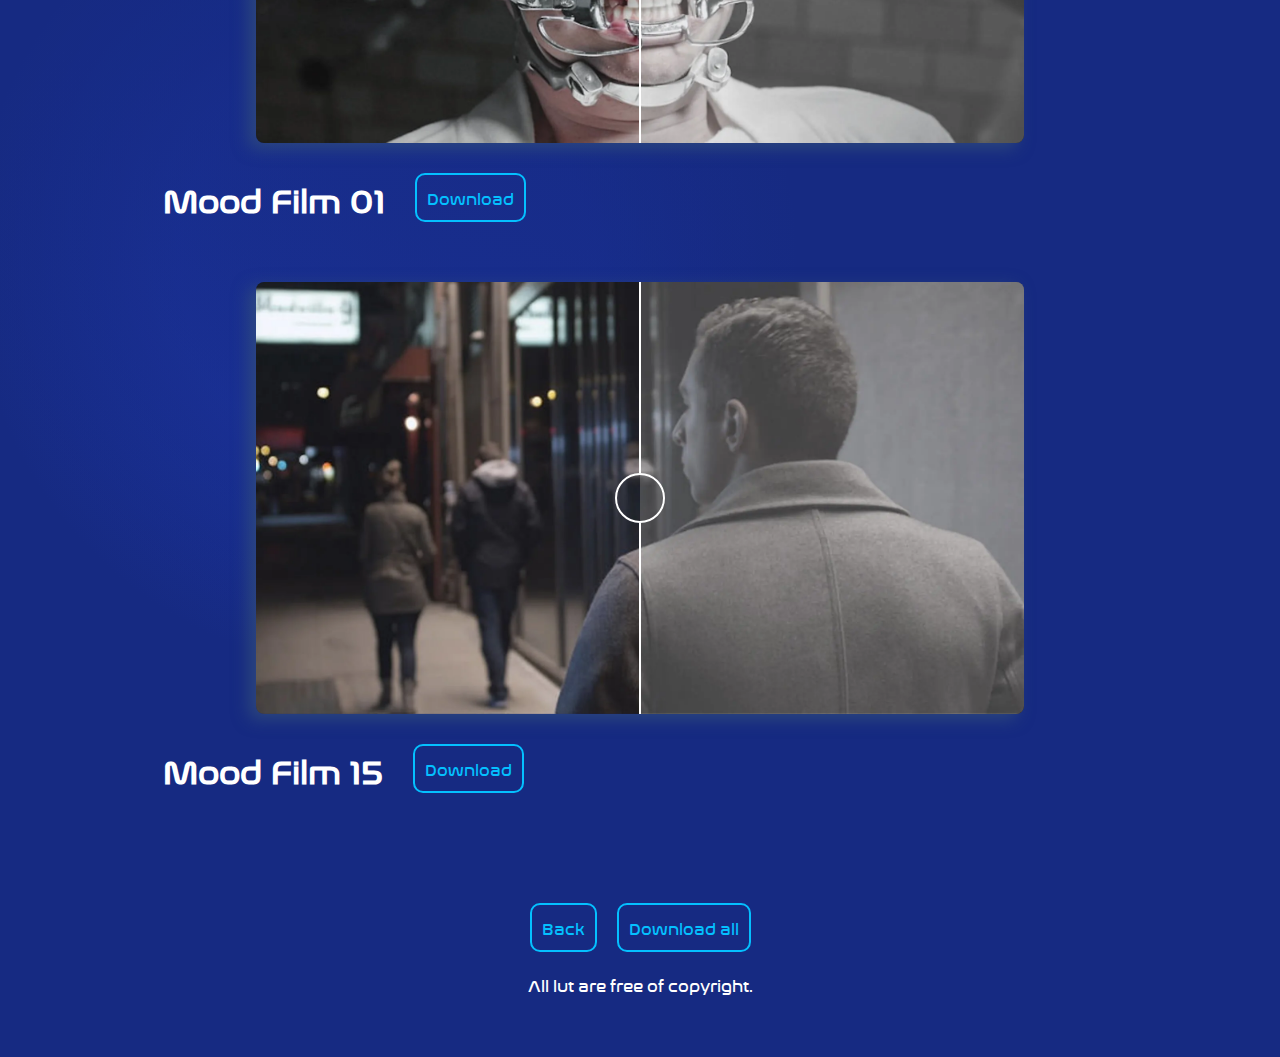
==== commit 103e4d9f: "Merge pull request #21 from gambhirsharma/working" ====
--- a/luts.html
+++ b/luts.html
@@ -291,15 +291,9 @@
     <!-- first image -->
 
     <div class="image-comparison-slider">
-      <img
-        src="images/lut/PIC_1_B.webp"
-        alt="before"
-      />
+      <img src="images/lut/PIC_1_B.webp" alt="before" />
       <div class="img-wrapper">
-        <img
-          src="images/lut/PIC_1_A.webp"
-          alt="after"
-        />
+        <img src="images/lut/PIC_1_A.webp" alt="after" />
       </div>
       <span class="label label-before">Before</span>
       <span class="label label-after">After</span>
@@ -322,15 +316,9 @@
     <!-- second image -->
 
     <div class="image-comparison-slider">
-      <img
-        src="/images/lut/PIC_2_B.webp"
-        alt="before"
-      />
+      <img src="/images/lut/PIC_2_B.webp" alt="before" />
       <div class="img-wrapper">
-        <img
-          src="/images/lut/PIC_2_A.webp"
-          alt="after"
-        />
+        <img src="/images/lut/PIC_2_A.webp" alt="after" />
       </div>
       <span class="label label-before">Before</span>
       <span class="label label-after">After</span>
@@ -353,15 +341,9 @@
     <!-- third image -->
 
     <div class="image-comparison-slider">
-      <img
-        src="/images/lut/PIC_3_B.webp"
-        alt="before"
-      />
+      <img src="/images/lut/PIC_3_B.webp" alt="before" />
       <div class="img-wrapper">
-        <img
-          src="/images/lut/PIC_3_A.webp"
-          alt="after"
-        />
+        <img src="/images/lut/PIC_3_A.webp" alt="after" />
       </div>
       <span class="label label-before">Before</span>
       <span class="label label-after">After</span>
@@ -383,15 +365,9 @@
 
     <!-- fourth image -->
     <div class="image-comparison-slider">
-      <img
-        src="/images/lut/PIC_4_B.webp"
-        alt="before"
-      />
+      <img src="/images/lut/PIC_4_B.webp" alt="before" />
       <div class="img-wrapper">
-        <img
-          src="/images/lut/PIC_4_A.webp"
-          alt="after"
-        />
+        <img src="/images/lut/PIC_4_A.webp" alt="after" />
       </div>
       <span class="label label-before">Before</span>
       <span class="label label-after">After</span>
@@ -412,17 +388,16 @@
     </span>
     <!-- footer sec -->
     <footer>
-     
-      <div style="display: flex; justify-content: center; align-items: center;">
-      <a href="index.html">
-        <button>Back</button>
-      </a>
-      <span style="margin: 0 10px"></span>
-      <a href="/assets/moodyLuts.zip" download="moodyLut">
-        <button>Download all</button>
-      </a>
-    </div>
-    <p>All lut are free of copyright.</p>
+      <div style="display: flex; justify-content: center; align-items: center">
+        <a href="index.html">
+          <button>Back</button>
+        </a>
+        <span style="margin: 0 10px"></span>
+        <a href="/assets/moodyLuts.zip" download="moodyLut">
+          <button>Download all</button>
+        </a>
+      </div>
+      <p>All lut are free of copyright.</p>
     </footer>
 
     <!-- script start here -->
